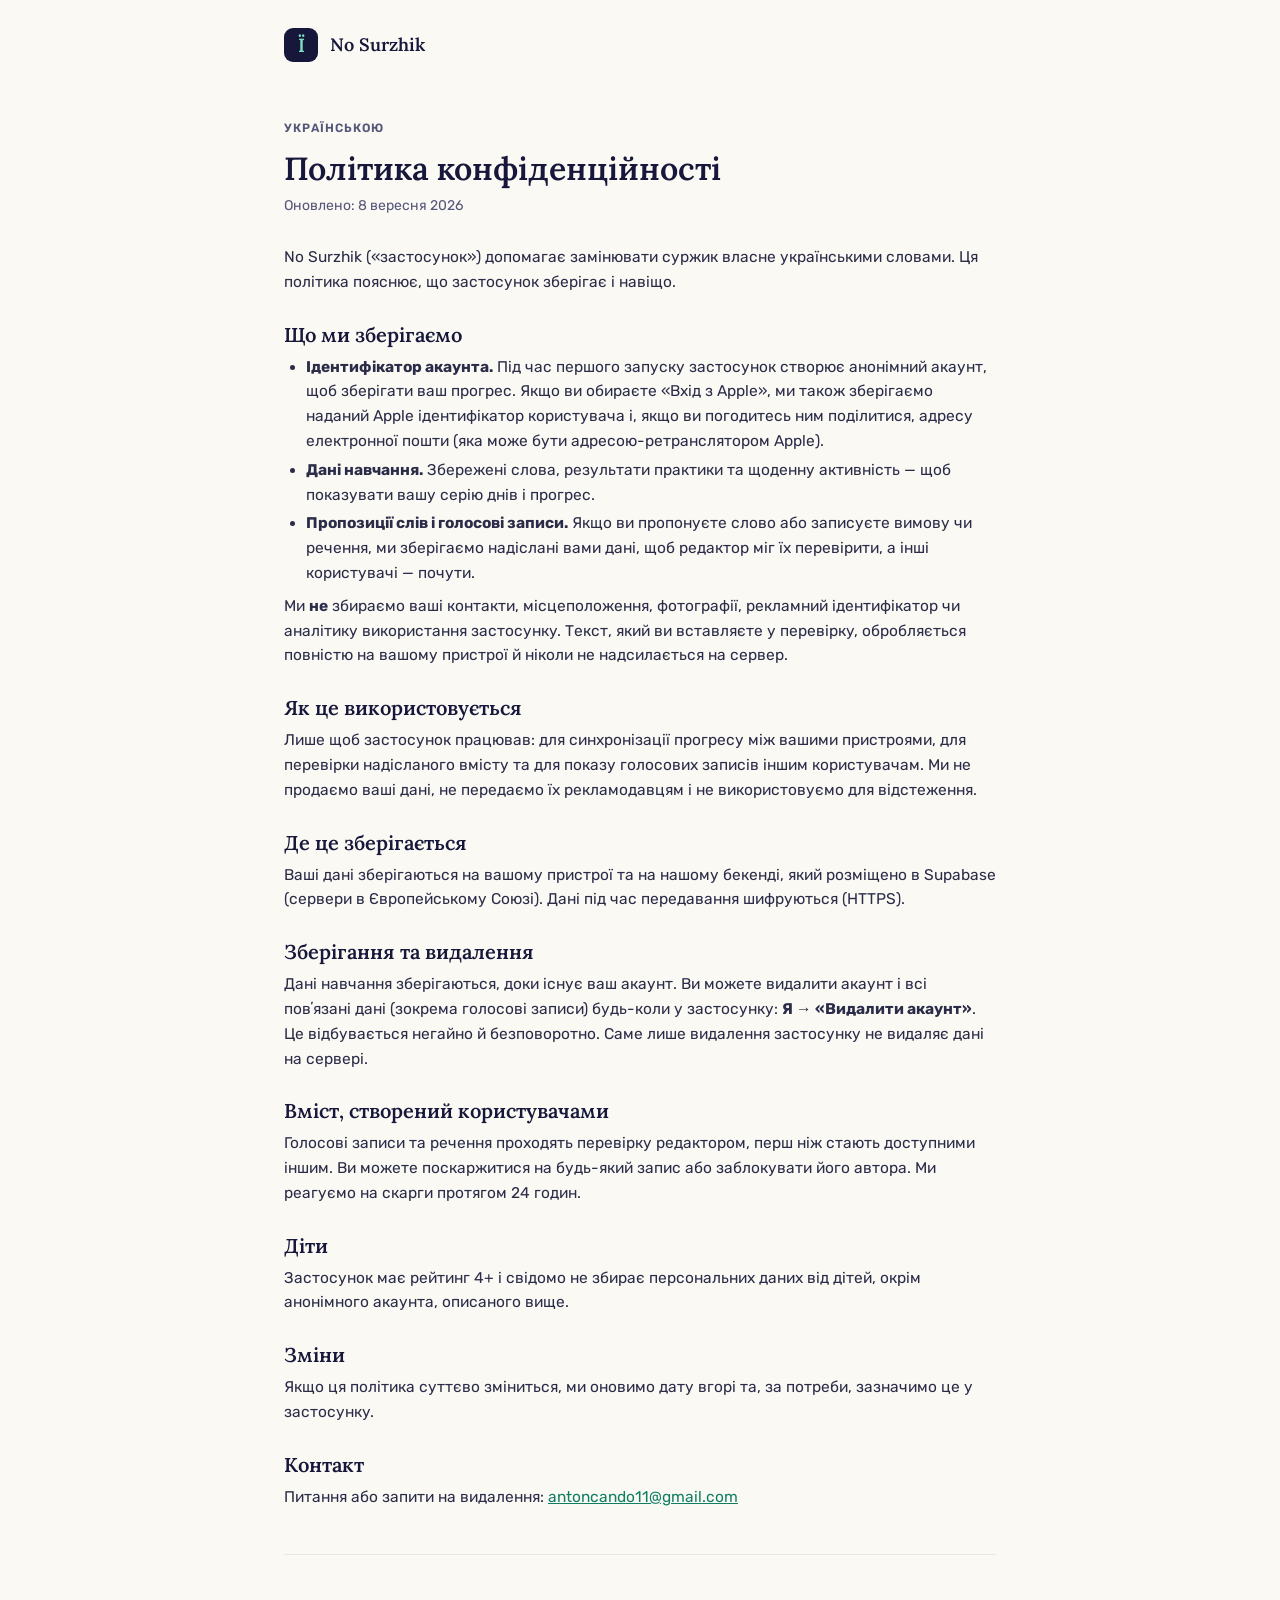
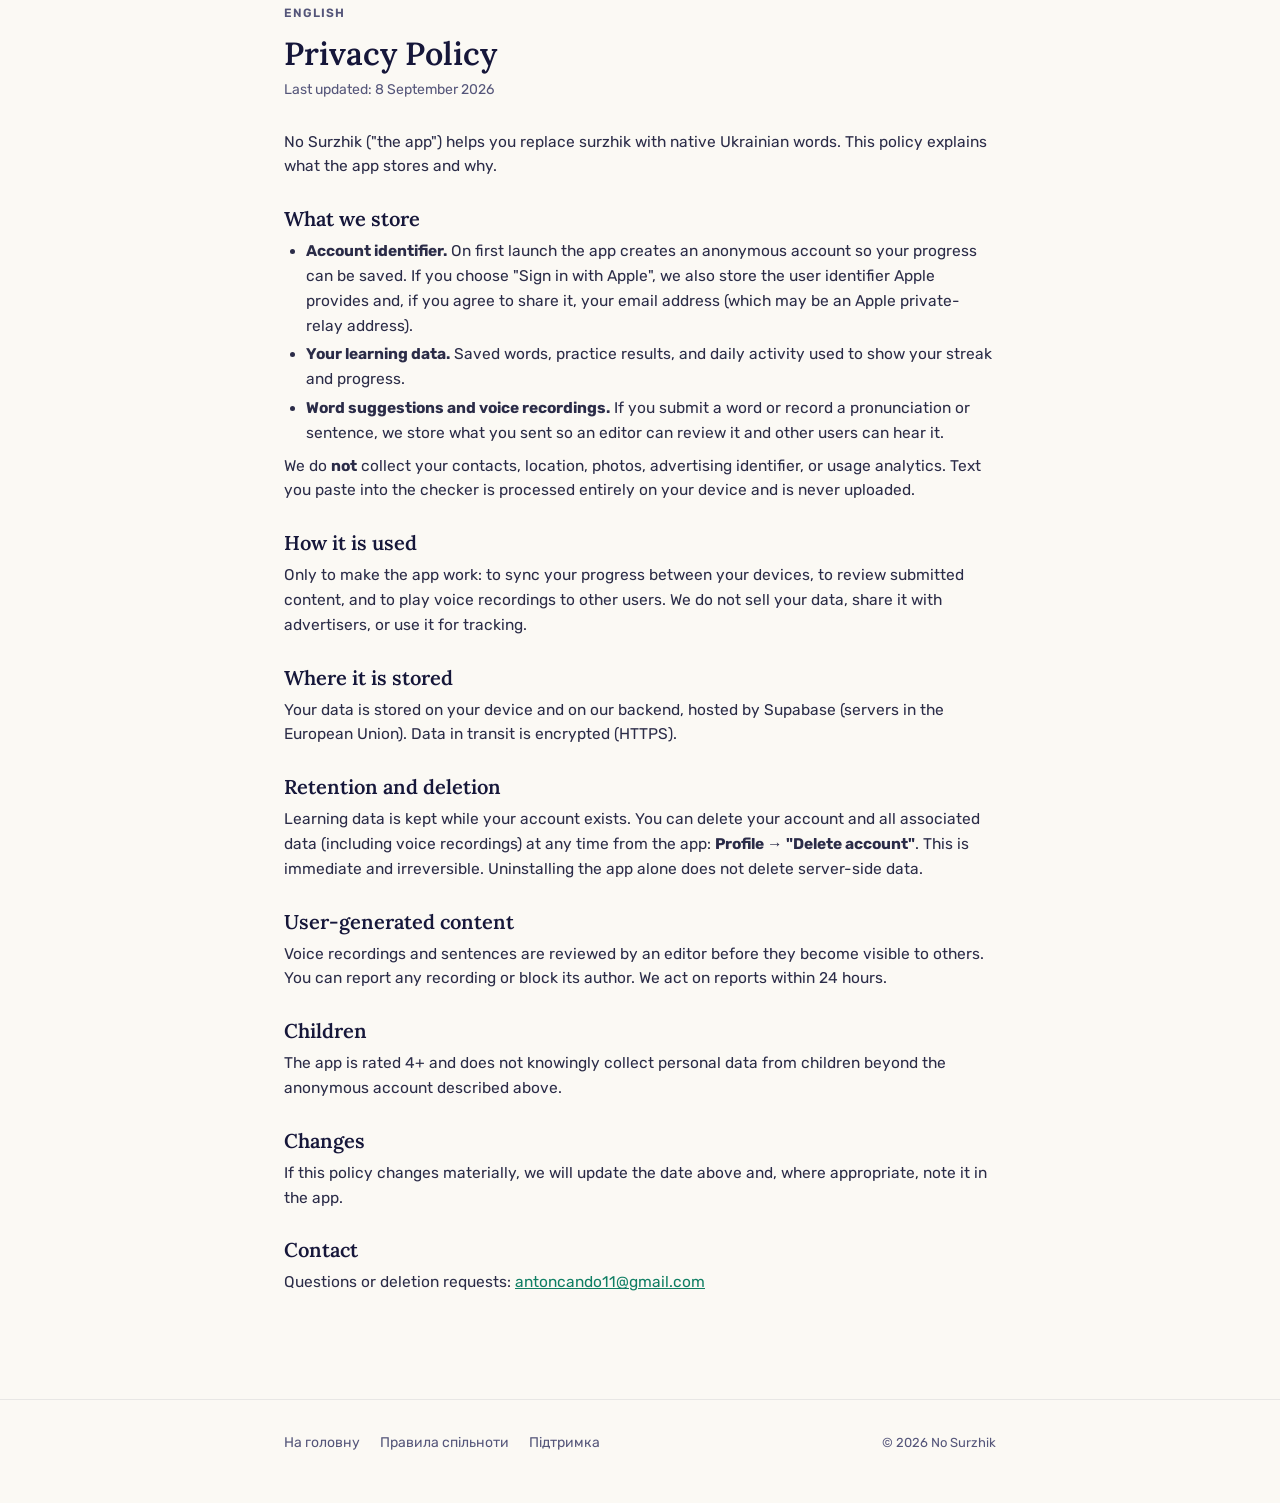
==== privacy.html @ 99168af6 "No Surzhik site: landing, privacy, terms, support 🤖 Generated with [Claude Code](https://claude.com/" ====
<!doctype html>
<html lang="uk">
<head>
<meta charset="utf-8">
<meta name="viewport" content="width=device-width, initial-scale=1">
<title>Політика конфіденційності — No Surzhik</title>
<link rel="preconnect" href="https://fonts.googleapis.com">
<link rel="preconnect" href="https://fonts.gstatic.com" crossorigin>
<link href="https://fonts.googleapis.com/css2?family=Lora:wght@500;600&family=Rubik:wght@400;500;600&display=swap" rel="stylesheet">
<link rel="stylesheet" href="/style.css">
</head>
<body>

<header class="site-header">
  <div class="wrap">
    <a href="/" style="text-decoration:none;display:flex;align-items:center;gap:12px;color:inherit">
      <div class="logo">Ї</div><span class="brand">No Surzhik</span>
    </a>
  </div>
</header>

<main class="doc">
  <div class="wrap">

    <span class="lang-label">Українською</span>
    <h1>Політика конфіденційності</h1>
    <p class="updated">Оновлено: 8 вересня 2026</p>

    <p>No Surzhik («застосунок») допомагає замінювати суржик власне українськими
    словами. Ця політика пояснює, що застосунок зберігає і навіщо.</p>

    <h2>Що ми зберігаємо</h2>
    <ul>
      <li><strong>Ідентифікатор акаунта.</strong> Під час першого запуску застосунок
      створює анонімний акаунт, щоб зберігати ваш прогрес. Якщо ви обираєте «Вхід
      з Apple», ми також зберігаємо наданий Apple ідентифікатор користувача і,
      якщо ви погодитесь ним поділитися, адресу електронної пошти (яка може бути
      адресою-ретранслятором Apple).</li>
      <li><strong>Дані навчання.</strong> Збережені слова, результати практики та
      щоденну активність — щоб показувати вашу серію днів і прогрес.</li>
      <li><strong>Пропозиції слів і голосові записи.</strong> Якщо ви пропонуєте
      слово або записуєте вимову чи речення, ми зберігаємо надіслані вами дані,
      щоб редактор міг їх перевірити, а інші користувачі — почути.</li>
    </ul>

    <p>Ми <strong>не</strong> збираємо ваші контакти, місцеположення, фотографії,
    рекламний ідентифікатор чи аналітику використання застосунку. Текст, який ви
    вставляєте у перевірку, обробляється повністю на вашому пристрої й ніколи не
    надсилається на сервер.</p>

    <h2>Як це використовується</h2>
    <p>Лише щоб застосунок працював: для синхронізації прогресу між вашими
    пристроями, для перевірки надісланого вмісту та для показу голосових записів
    іншим користувачам. Ми не продаємо ваші дані, не передаємо їх рекламодавцям і
    не використовуємо для відстеження.</p>

    <h2>Де це зберігається</h2>
    <p>Ваші дані зберігаються на вашому пристрої та на нашому бекенді, який
    розміщено в Supabase (сервери в Європейському Союзі). Дані під час
    передавання шифруються (HTTPS).</p>

    <h2>Зберігання та видалення</h2>
    <p>Дані навчання зберігаються, доки існує ваш акаунт. Ви можете видалити
    акаунт і всі повʼязані дані (зокрема голосові записи) будь-коли у застосунку:
    <strong>Я → «Видалити акаунт»</strong>. Це відбувається негайно й безповоротно.
    Саме лише видалення застосунку не видаляє дані на сервері.</p>

    <h2>Вміст, створений користувачами</h2>
    <p>Голосові записи та речення проходять перевірку редактором, перш ніж стають
    доступними іншим. Ви можете поскаржитися на будь-який запис або заблокувати
    його автора. Ми реагуємо на скарги протягом 24 годин.</p>

    <h2>Діти</h2>
    <p>Застосунок має рейтинг 4+ і свідомо не збирає персональних даних від дітей,
    окрім анонімного акаунта, описаного вище.</p>

    <h2>Зміни</h2>
    <p>Якщо ця політика суттєво зміниться, ми оновимо дату вгорі та, за потреби,
    зазначимо це у застосунку.</p>

    <h2>Контакт</h2>
    <p>Питання або запити на видалення: <a href="mailto:antoncando11@gmail.com">antoncando11@gmail.com</a></p>

    <hr>

    <span class="lang-label">English</span>
    <h1>Privacy Policy</h1>
    <p class="updated">Last updated: 8 September 2026</p>

    <p>No Surzhik ("the app") helps you replace surzhik with native Ukrainian
    words. This policy explains what the app stores and why.</p>

    <h2>What we store</h2>
    <ul>
      <li><strong>Account identifier.</strong> On first launch the app creates an
      anonymous account so your progress can be saved. If you choose "Sign in with
      Apple", we also store the user identifier Apple provides and, if you agree
      to share it, your email address (which may be an Apple private-relay
      address).</li>
      <li><strong>Your learning data.</strong> Saved words, practice results, and
      daily activity used to show your streak and progress.</li>
      <li><strong>Word suggestions and voice recordings.</strong> If you submit a
      word or record a pronunciation or sentence, we store what you sent so an
      editor can review it and other users can hear it.</li>
    </ul>

    <p>We do <strong>not</strong> collect your contacts, location, photos,
    advertising identifier, or usage analytics. Text you paste into the checker is
    processed entirely on your device and is never uploaded.</p>

    <h2>How it is used</h2>
    <p>Only to make the app work: to sync your progress between your devices, to
    review submitted content, and to play voice recordings to other users. We do
    not sell your data, share it with advertisers, or use it for tracking.</p>

    <h2>Where it is stored</h2>
    <p>Your data is stored on your device and on our backend, hosted by Supabase
    (servers in the European Union). Data in transit is encrypted (HTTPS).</p>

    <h2>Retention and deletion</h2>
    <p>Learning data is kept while your account exists. You can delete your account
    and all associated data (including voice recordings) at any time from the app:
    <strong>Profile → "Delete account"</strong>. This is immediate and
    irreversible. Uninstalling the app alone does not delete server-side data.</p>

    <h2>User-generated content</h2>
    <p>Voice recordings and sentences are reviewed by an editor before they become
    visible to others. You can report any recording or block its author. We act on
    reports within 24 hours.</p>

    <h2>Children</h2>
    <p>The app is rated 4+ and does not knowingly collect personal data from
    children beyond the anonymous account described above.</p>

    <h2>Changes</h2>
    <p>If this policy changes materially, we will update the date above and, where
    appropriate, note it in the app.</p>

    <h2>Contact</h2>
    <p>Questions or deletion requests: <a href="mailto:antoncando11@gmail.com">antoncando11@gmail.com</a></p>

  </div>
</main>

<footer class="site-footer">
  <div class="wrap">
    <a href="/">На головну</a>
    <a href="/terms">Правила спільноти</a>
    <a href="/support">Підтримка</a>
    <span class="spacer"></span>
    <span class="muted">© 2026 No Surzhik</span>
  </div>
</footer>

</body>
</html>
---- style.css ----
:root {
  --ink: #16173A;
  --ink-soft: #55567a;
  --paper: #FBF9F4;
  --card: #ffffff;
  --sand: #F1EFE8;
  --mint: #7FE3C0;
  --mint-deep: #0B2C24;
  --green: #0F7E63;
  --green-tint: #EAF6F1;
  --clay: #B5654A;
  --hairline: rgba(22, 23, 58, 0.08);
}

* { box-sizing: border-box; margin: 0; padding: 0; }

html { -webkit-text-size-adjust: 100%; }

body {
  font-family: "Rubik", -apple-system, BlinkMacSystemFont, "Segoe UI", sans-serif;
  background: var(--paper);
  color: var(--ink);
  line-height: 1.6;
  -webkit-font-smoothing: antialiased;
}

.wrap { max-width: 760px; margin: 0 auto; padding: 0 24px; }

h1, h2, h3 { font-family: "Lora", Georgia, serif; font-weight: 600; line-height: 1.2; }

a { color: var(--green); }

/* Header */
.site-header {
  padding: 28px 0;
}
.site-header .wrap { display: flex; align-items: center; gap: 12px; }
.logo {
  width: 34px; height: 34px; border-radius: 9px;
  background: var(--ink);
  display: flex; align-items: center; justify-content: center;
  color: var(--mint); font-family: "Lora", serif; font-weight: 600; font-size: 19px;
}
.brand { font-family: "Lora", serif; font-weight: 600; font-size: 18px; }

/* Hero */
.hero { padding: 40px 0 56px; }
.hero .eyebrow {
  text-transform: uppercase; letter-spacing: 1.6px; font-size: 12.5px; font-weight: 600;
  color: var(--green); margin-bottom: 14px;
}
.hero h1 { font-size: clamp(34px, 7vw, 52px); letter-spacing: -0.01em; }
.hero p.lead {
  font-size: 18px; color: var(--ink-soft); margin-top: 18px; max-width: 34em;
}
.badge {
  display: inline-block; margin-top: 28px;
  padding: 12px 20px; border-radius: 999px;
  background: var(--sand); color: var(--ink-soft);
  font-size: 14px; font-weight: 500;
}

/* Sections */
section { padding: 40px 0; }
section h2 { font-size: 26px; margin-bottom: 8px; }
section > .wrap > p { color: var(--ink-soft); }

.features { display: grid; gap: 16px; margin-top: 24px; }
@media (min-width: 620px) { .features { grid-template-columns: 1fr 1fr; } }
.feature {
  background: var(--card); border: 1px solid var(--hairline);
  border-radius: 16px; padding: 20px;
}
.feature h3 { font-size: 17px; margin-bottom: 6px; }
.feature p { font-size: 14.5px; color: var(--ink-soft); }

.pair {
  font-family: "Lora", serif; margin: 8px 0;
}
.pair .bad { color: var(--clay); text-decoration: line-through; text-decoration-color: rgba(181,101,74,.5); }
.pair .good { color: var(--ink); font-size: 20px; }

.highlight {
  background: var(--green-tint); border-radius: 20px; padding: 28px;
  margin-top: 8px;
}
.highlight h2 { color: var(--green); }
.highlight p { color: var(--mint-deep); opacity: .85; margin-top: 8px; }

/* Content pages */
.doc { padding: 24px 0 64px; }
.doc h1 { font-size: 32px; margin-bottom: 6px; }
.doc .updated { color: var(--ink-soft); font-size: 14px; margin-bottom: 28px; }
.doc h2 { font-size: 20px; margin: 28px 0 8px; }
.doc h3 { font-size: 16px; margin: 20px 0 6px; }
.doc p, .doc li { color: #2b2c48; font-size: 15.5px; }
.doc ul { margin: 8px 0 8px 22px; }
.doc li { margin: 4px 0; }
.doc hr { border: none; border-top: 1px solid var(--hairline); margin: 44px 0; }
.doc .lang-label {
  display: inline-block; font-size: 12px; font-weight: 600; text-transform: uppercase;
  letter-spacing: 1px; color: var(--ink-soft); margin-bottom: 12px;
}

/* Footer */
.site-footer {
  border-top: 1px solid var(--hairline);
  padding: 32px 0 48px; margin-top: 40px;
}
.site-footer .wrap { display: flex; flex-wrap: wrap; gap: 8px 20px; align-items: center; }
.site-footer a { color: var(--ink-soft); text-decoration: none; font-size: 14px; }
.site-footer a:hover { color: var(--ink); }
.site-footer .spacer { flex: 1; }
.site-footer .muted { color: var(--ink-soft); font-size: 13px; }
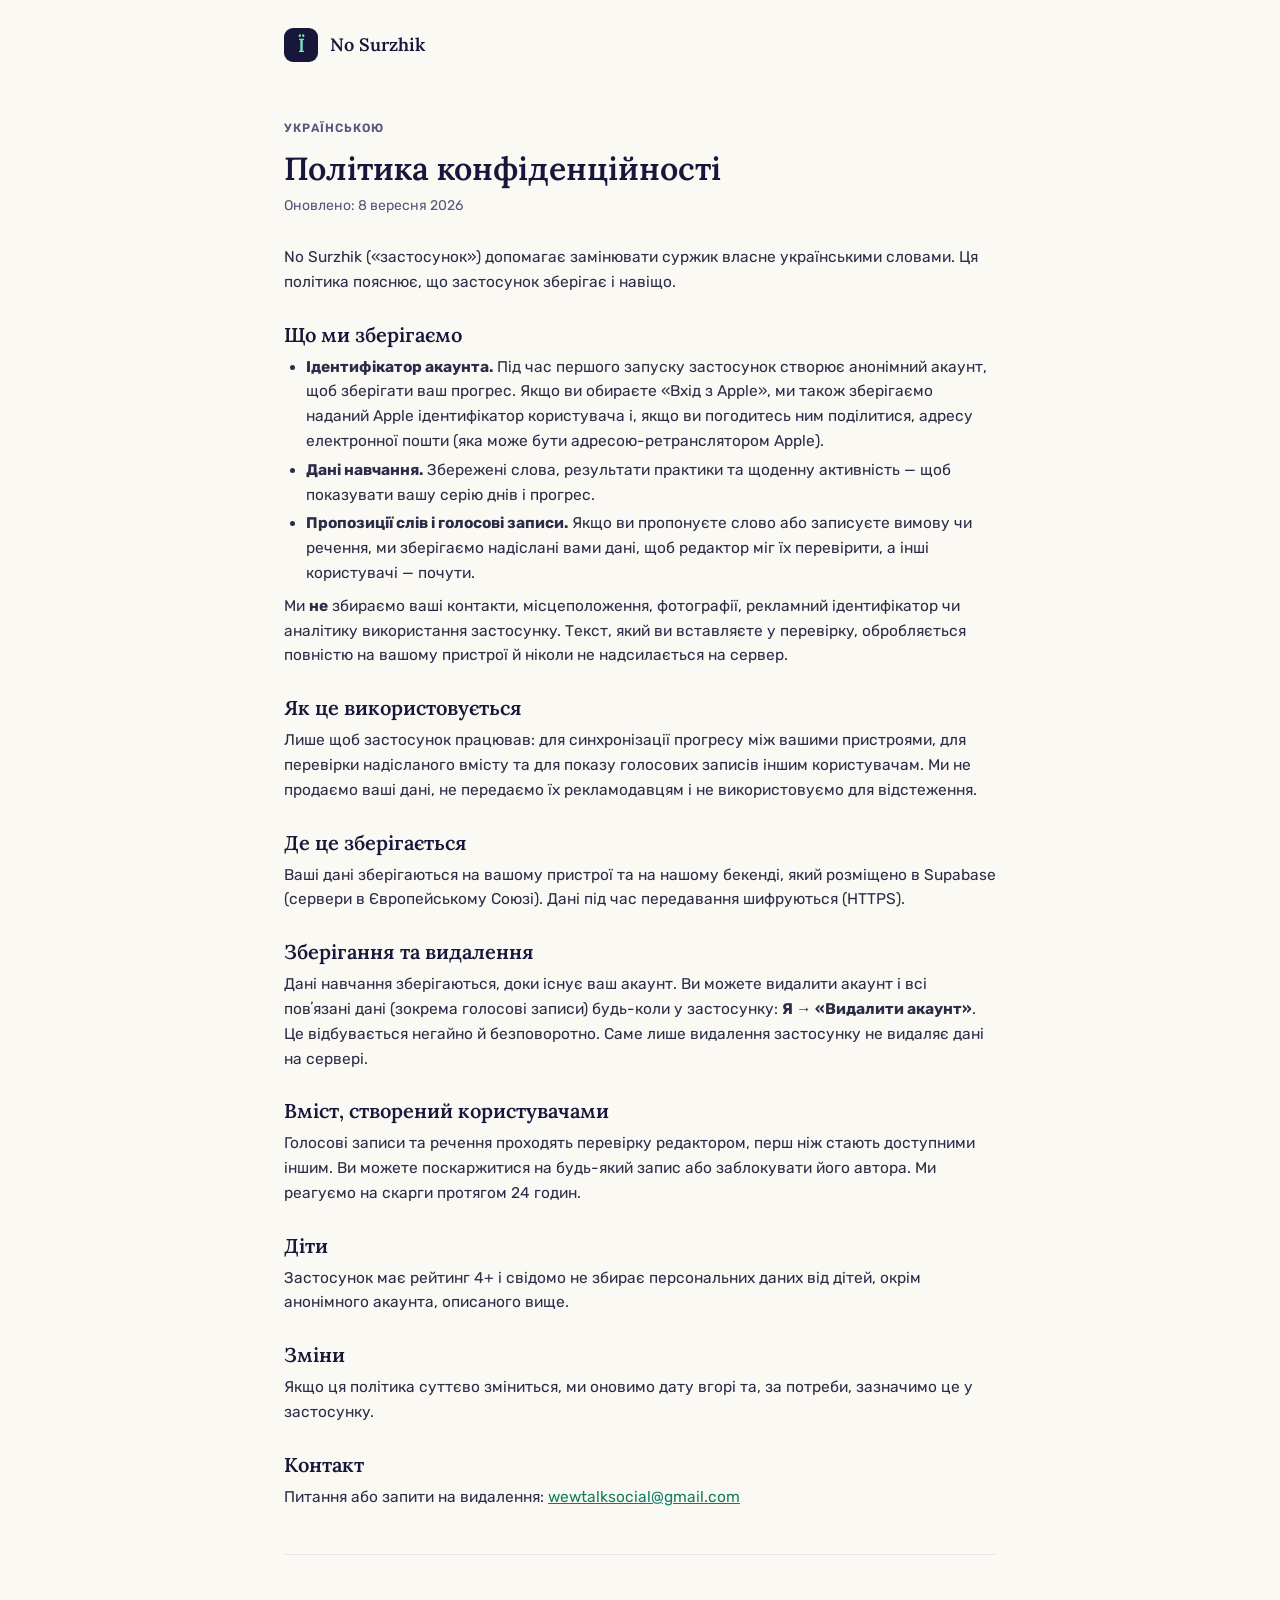
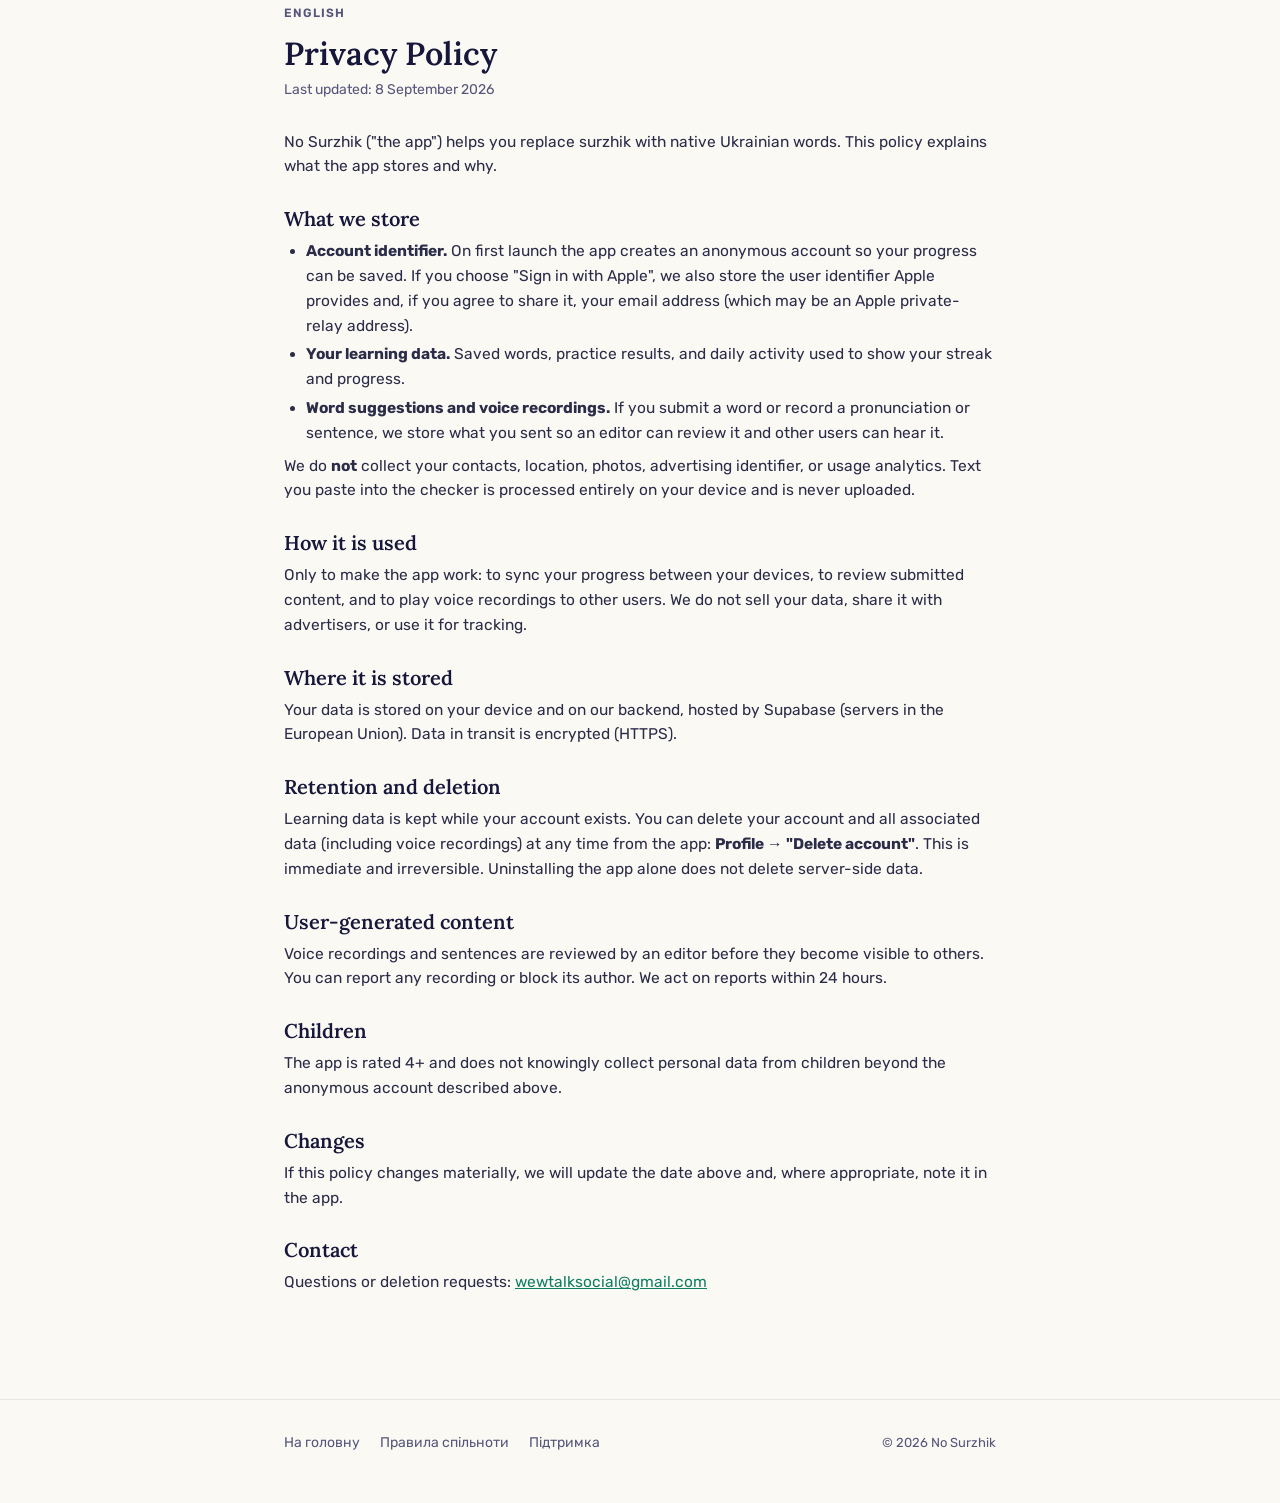
==== commit 1199cf2e: "Change contact email to wewtalksocial@gmail.com" ====
--- a/privacy.html
+++ b/privacy.html
@@ -79,7 +79,7 @@
     зазначимо це у застосунку.</p>
 
     <h2>Контакт</h2>
-    <p>Питання або запити на видалення: <a href="mailto:antoncando11@gmail.com">antoncando11@gmail.com</a></p>
+    <p>Питання або запити на видалення: <a href="mailto:wewtalksocial@gmail.com">wewtalksocial@gmail.com</a></p>
 
     <hr>
 
@@ -137,7 +137,7 @@
     appropriate, note it in the app.</p>
 
     <h2>Contact</h2>
-    <p>Questions or deletion requests: <a href="mailto:antoncando11@gmail.com">antoncando11@gmail.com</a></p>
+    <p>Questions or deletion requests: <a href="mailto:wewtalksocial@gmail.com">wewtalksocial@gmail.com</a></p>
 
   </div>
 </main>
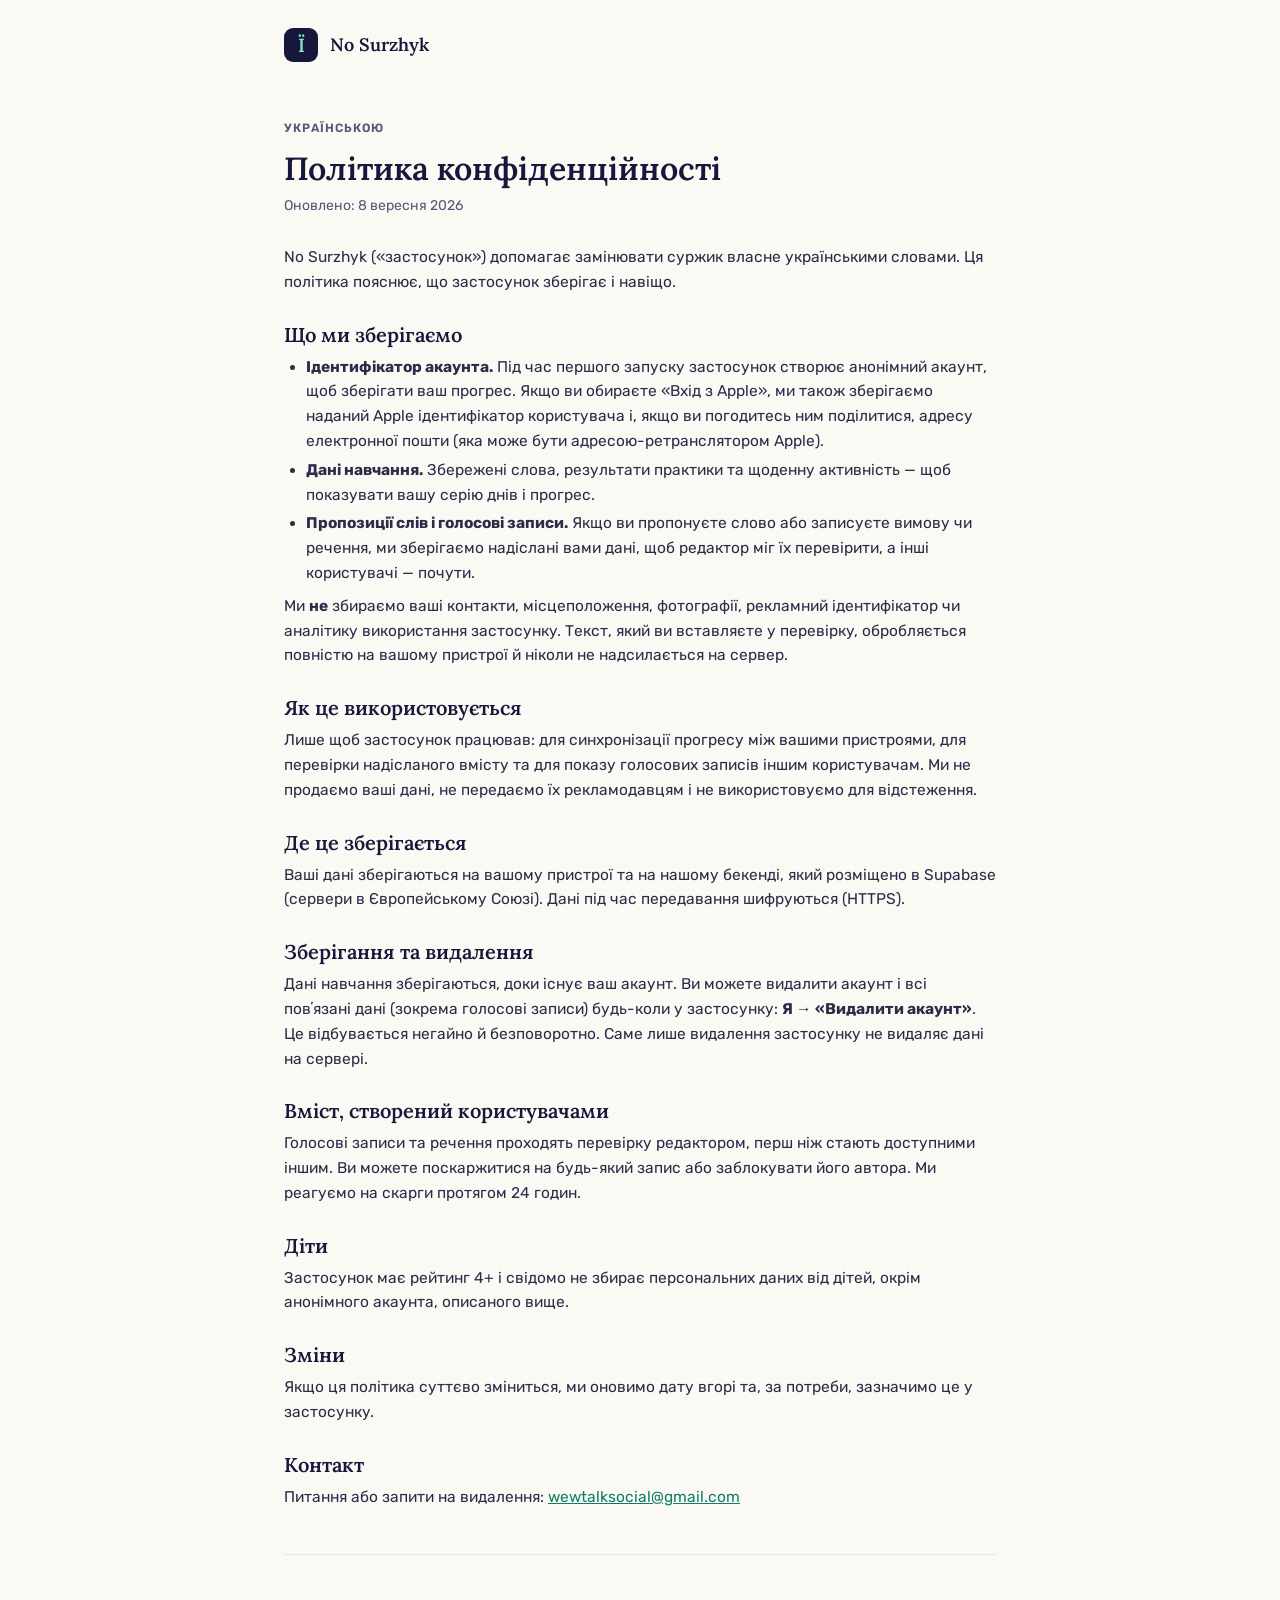
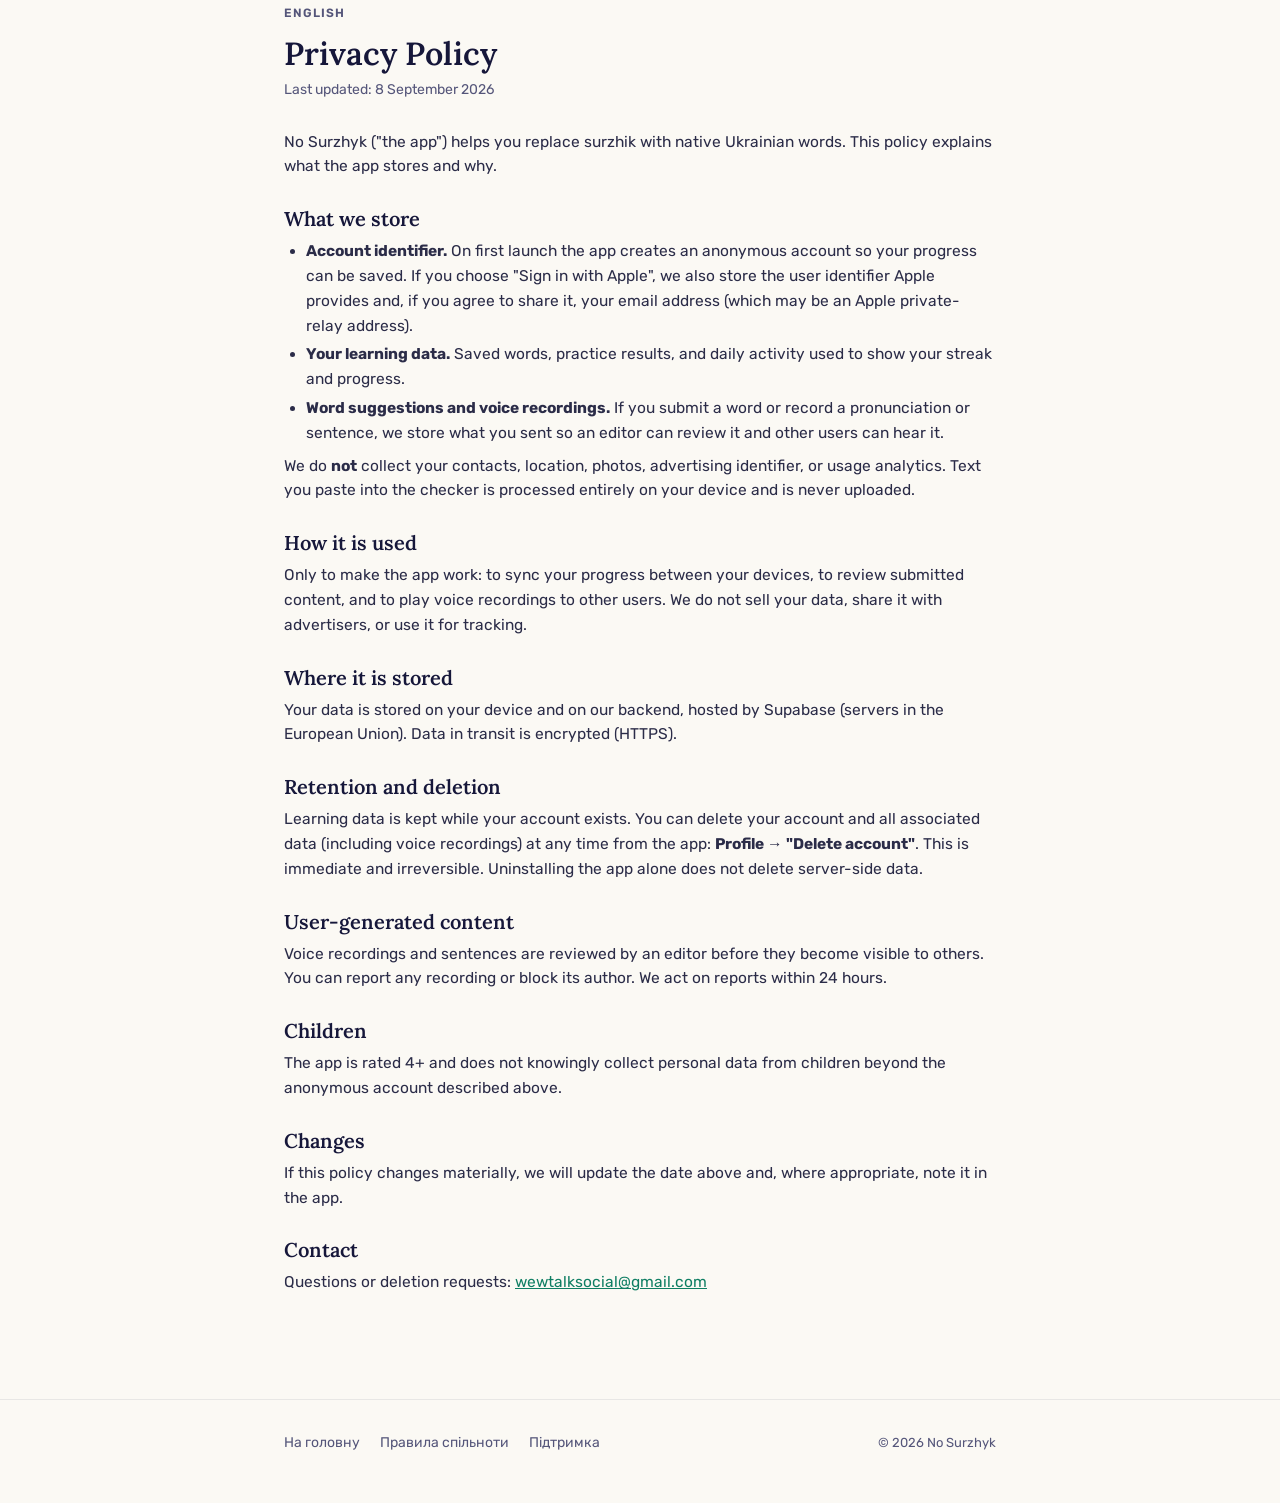
==== commit 2e6fe46a: "Brand: No Surzhik → No Surzhyk" ====
--- a/privacy.html
+++ b/privacy.html
@@ -3,7 +3,7 @@
 <head>
 <meta charset="utf-8">
 <meta name="viewport" content="width=device-width, initial-scale=1">
-<title>Політика конфіденційності — No Surzhik</title>
+<title>Політика конфіденційності — No Surzhyk</title>
 <link rel="preconnect" href="https://fonts.googleapis.com">
 <link rel="preconnect" href="https://fonts.gstatic.com" crossorigin>
 <link href="https://fonts.googleapis.com/css2?family=Lora:wght@500;600&family=Rubik:wght@400;500;600&display=swap" rel="stylesheet">
@@ -14,7 +14,7 @@
 <header class="site-header">
   <div class="wrap">
     <a href="/" style="text-decoration:none;display:flex;align-items:center;gap:12px;color:inherit">
-      <div class="logo">Ї</div><span class="brand">No Surzhik</span>
+      <div class="logo">Ї</div><span class="brand">No Surzhyk</span>
     </a>
   </div>
 </header>
@@ -26,7 +26,7 @@
     <h1>Політика конфіденційності</h1>
     <p class="updated">Оновлено: 8 вересня 2026</p>
 
-    <p>No Surzhik («застосунок») допомагає замінювати суржик власне українськими
+    <p>No Surzhyk («застосунок») допомагає замінювати суржик власне українськими
     словами. Ця політика пояснює, що застосунок зберігає і навіщо.</p>
 
     <h2>Що ми зберігаємо</h2>
@@ -87,7 +87,7 @@
     <h1>Privacy Policy</h1>
     <p class="updated">Last updated: 8 September 2026</p>
 
-    <p>No Surzhik ("the app") helps you replace surzhik with native Ukrainian
+    <p>No Surzhyk ("the app") helps you replace surzhik with native Ukrainian
     words. This policy explains what the app stores and why.</p>
 
     <h2>What we store</h2>
@@ -148,7 +148,7 @@
     <a href="/terms">Правила спільноти</a>
     <a href="/support">Підтримка</a>
     <span class="spacer"></span>
-    <span class="muted">© 2026 No Surzhik</span>
+    <span class="muted">© 2026 No Surzhyk</span>
   </div>
 </footer>
 
